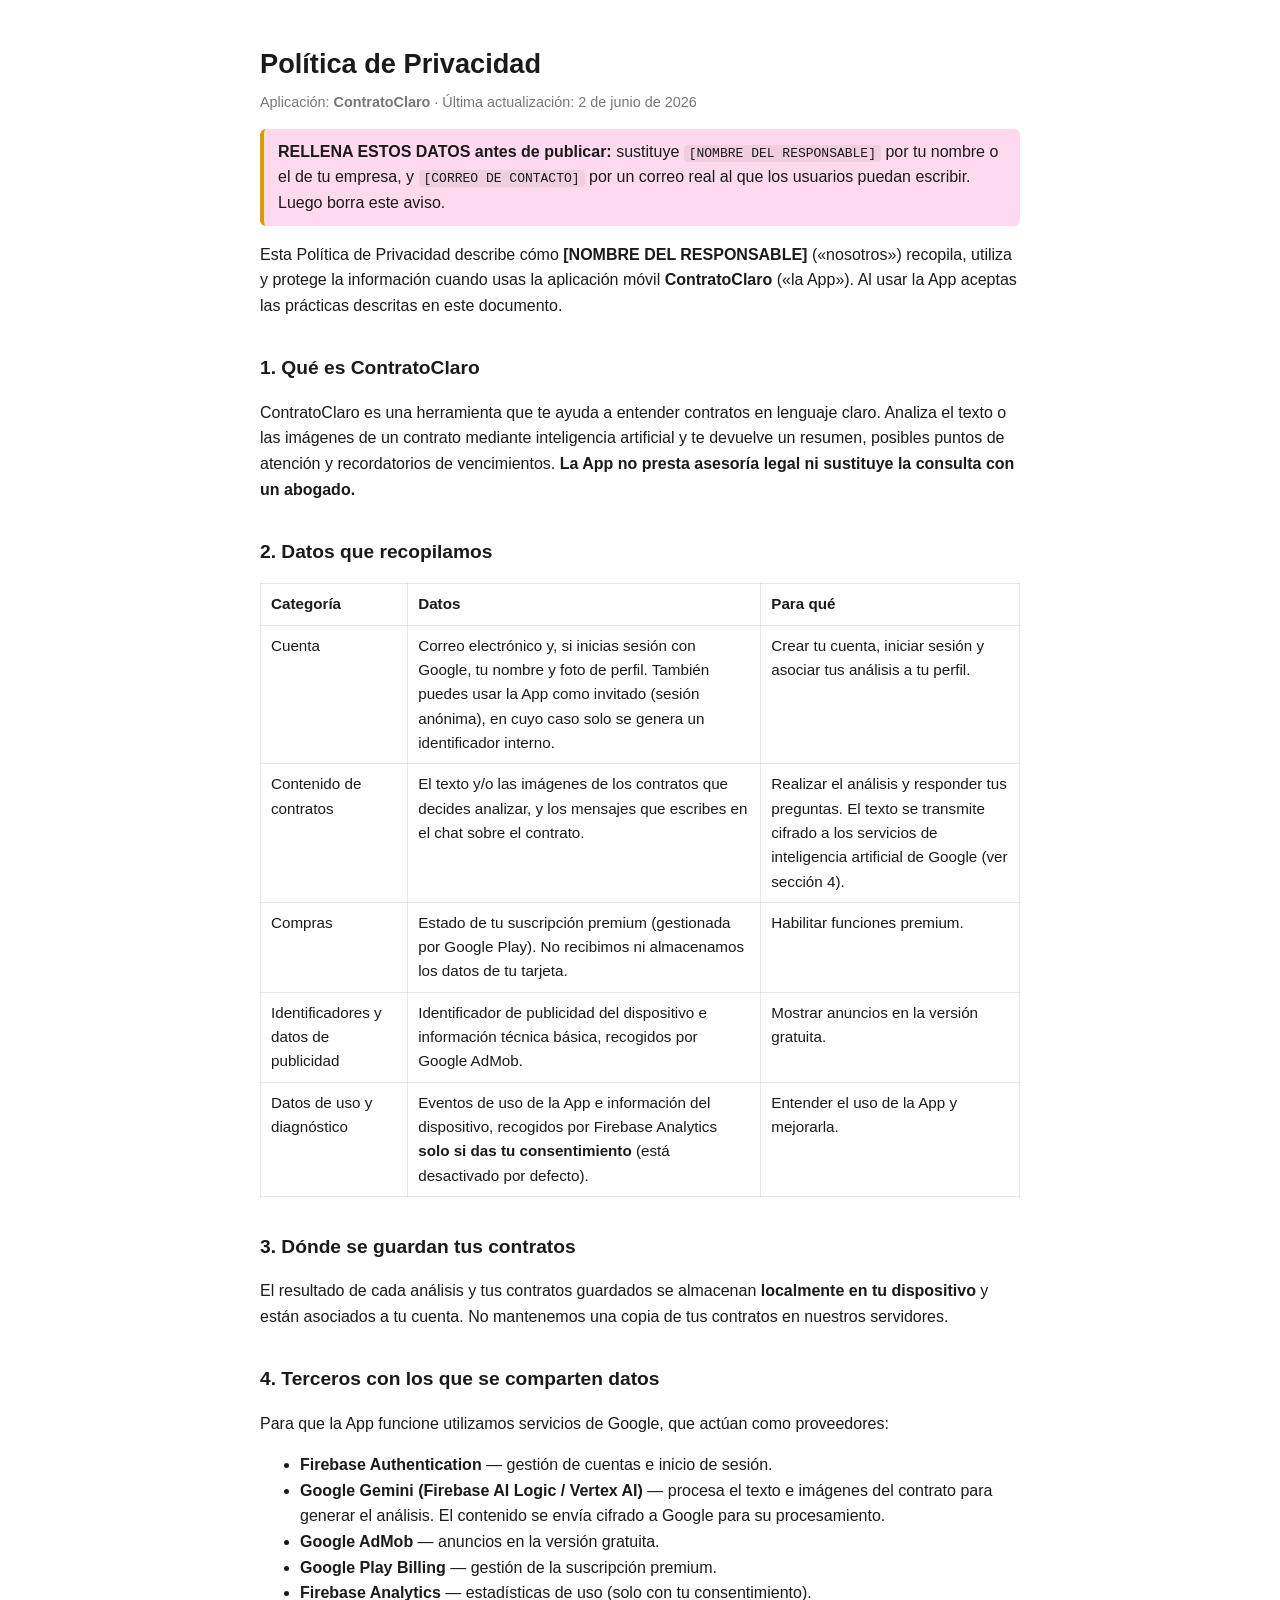
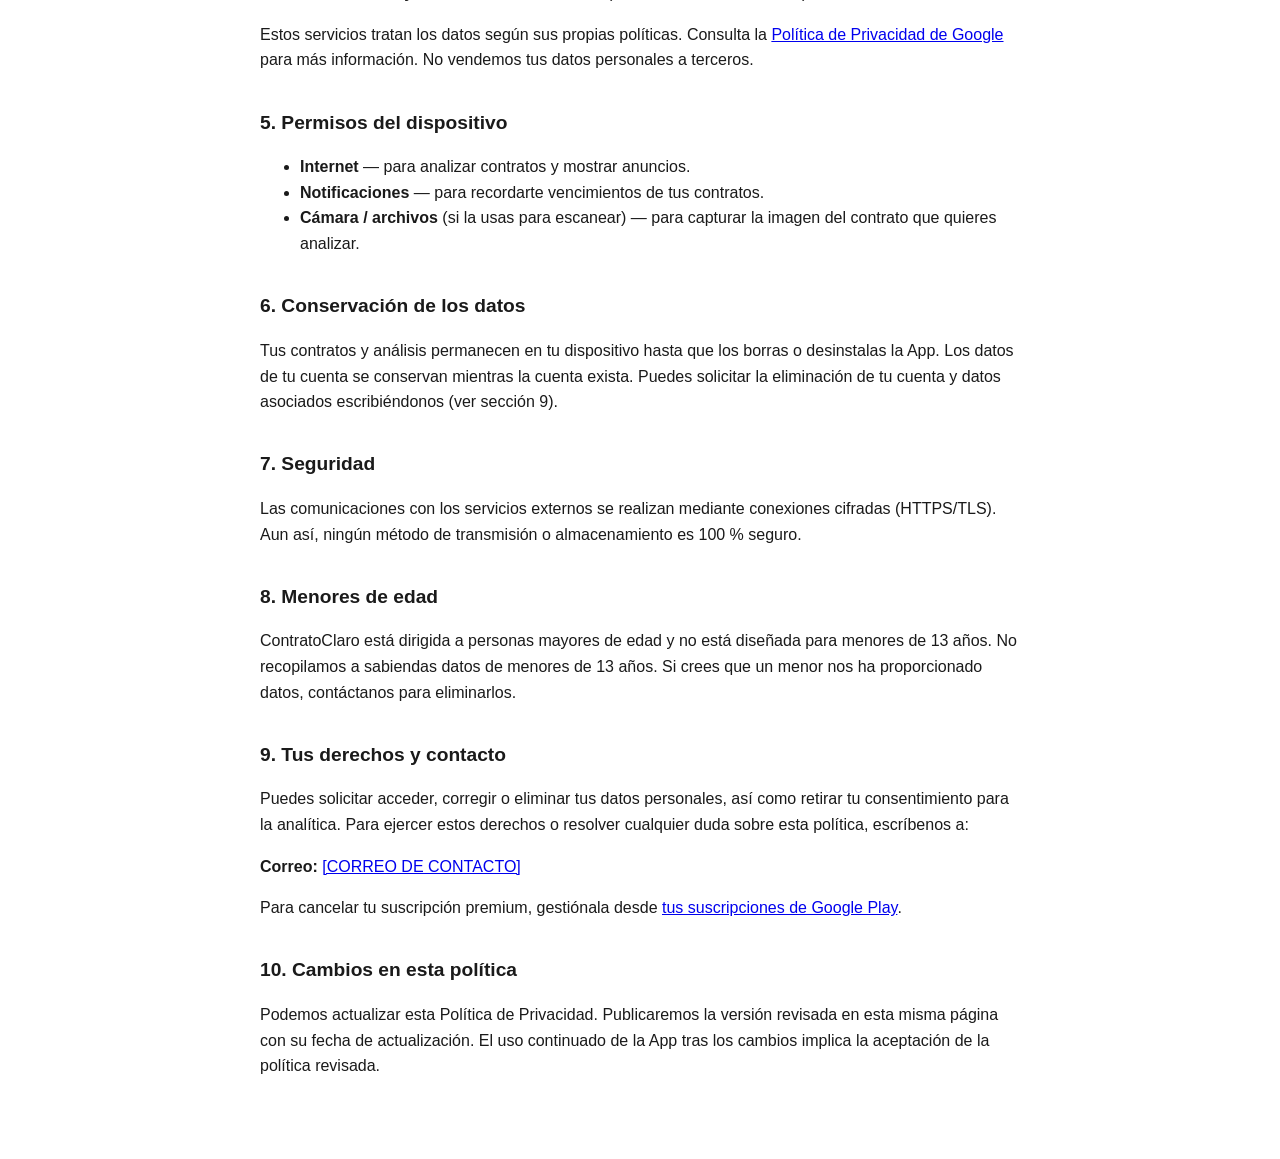
==== index.html @ 2db03934 "Add ContratoClaro privacy policy" ====
<!DOCTYPE html>
<html lang="es">
<head>
  <meta charset="utf-8">
  <meta name="viewport" content="width=device-width, initial-scale=1">
  <title>Política de Privacidad — ContratoClaro</title>
  <style>
    :root { color-scheme: light dark; }
    body {
      font-family: -apple-system, Segoe UI, Roboto, Helvetica, Arial, sans-serif;
      line-height: 1.6;
      max-width: 760px;
      margin: 0 auto;
      padding: 24px 18px 64px;
      color: #1a1a1a;
      background: #ffffff;
    }
    @media (prefers-color-scheme: dark) {
      body { color: #e6e6e6; background: #121212; }
      a { color: #8ab4f8; }
    }
    h1 { font-size: 1.7rem; margin-bottom: .2em; }
    h2 { font-size: 1.2rem; margin-top: 1.8em; }
    .updated { color: #777; font-size: .9rem; margin-top: 0; }
    table { border-collapse: collapse; width: 100%; margin: 1em 0; font-size: .95rem; }
    th, td { border: 1px solid #8883; padding: 8px 10px; text-align: left; vertical-align: top; }
    code { background: #8882; padding: 1px 5px; border-radius: 4px; }
    .note { background: #f4a3; border-left: 4px solid #d90; padding: 10px 14px; border-radius: 6px; }
  </style>
</head>
<body>

  <h1>Política de Privacidad</h1>
  <p class="updated">Aplicación: <strong>ContratoClaro</strong> &middot; Última actualización: 2 de junio de 2026</p>

  <div class="note">
    <strong>RELLENA ESTOS DATOS antes de publicar:</strong> sustituye
    <code>[NOMBRE DEL RESPONSABLE]</code> por tu nombre o el de tu empresa, y
    <code>[CORREO DE CONTACTO]</code> por un correo real al que los usuarios puedan escribir.
    Luego borra este aviso.
  </div>

  <p>
    Esta Política de Privacidad describe cómo <strong>[NOMBRE DEL RESPONSABLE]</strong>
    (&laquo;nosotros&raquo;) recopila, utiliza y protege la información cuando usas la
    aplicación móvil <strong>ContratoClaro</strong> (&laquo;la App&raquo;). Al usar la App
    aceptas las prácticas descritas en este documento.
  </p>

  <h2>1. Qué es ContratoClaro</h2>
  <p>
    ContratoClaro es una herramienta que te ayuda a entender contratos en lenguaje claro.
    Analiza el texto o las imágenes de un contrato mediante inteligencia artificial y te
    devuelve un resumen, posibles puntos de atención y recordatorios de vencimientos.
    <strong>La App no presta asesoría legal ni sustituye la consulta con un abogado.</strong>
  </p>

  <h2>2. Datos que recopilamos</h2>
  <table>
    <tr><th>Categoría</th><th>Datos</th><th>Para qué</th></tr>
    <tr>
      <td>Cuenta</td>
      <td>Correo electrónico y, si inicias sesión con Google, tu nombre y foto de perfil.
          También puedes usar la App como invitado (sesión anónima), en cuyo caso solo se
          genera un identificador interno.</td>
      <td>Crear tu cuenta, iniciar sesión y asociar tus análisis a tu perfil.</td>
    </tr>
    <tr>
      <td>Contenido de contratos</td>
      <td>El texto y/o las imágenes de los contratos que decides analizar, y los mensajes
          que escribes en el chat sobre el contrato.</td>
      <td>Realizar el análisis y responder tus preguntas. El texto se transmite cifrado a
          los servicios de inteligencia artificial de Google (ver sección 4).</td>
    </tr>
    <tr>
      <td>Compras</td>
      <td>Estado de tu suscripción premium (gestionada por Google Play). No recibimos ni
          almacenamos los datos de tu tarjeta.</td>
      <td>Habilitar funciones premium.</td>
    </tr>
    <tr>
      <td>Identificadores y datos de publicidad</td>
      <td>Identificador de publicidad del dispositivo e información técnica básica,
          recogidos por Google AdMob.</td>
      <td>Mostrar anuncios en la versión gratuita.</td>
    </tr>
    <tr>
      <td>Datos de uso y diagnóstico</td>
      <td>Eventos de uso de la App e información del dispositivo, recogidos por Firebase
          Analytics <strong>solo si das tu consentimiento</strong> (está desactivado por
          defecto).</td>
      <td>Entender el uso de la App y mejorarla.</td>
    </tr>
  </table>

  <h2>3. Dónde se guardan tus contratos</h2>
  <p>
    El resultado de cada análisis y tus contratos guardados se almacenan
    <strong>localmente en tu dispositivo</strong> y están asociados a tu cuenta. No
    mantenemos una copia de tus contratos en nuestros servidores.
  </p>

  <h2>4. Terceros con los que se comparten datos</h2>
  <p>Para que la App funcione utilizamos servicios de Google, que actúan como proveedores:</p>
  <ul>
    <li><strong>Firebase Authentication</strong> — gestión de cuentas e inicio de sesión.</li>
    <li><strong>Google Gemini (Firebase AI Logic / Vertex AI)</strong> — procesa el texto e
        imágenes del contrato para generar el análisis. El contenido se envía cifrado a
        Google para su procesamiento.</li>
    <li><strong>Google AdMob</strong> — anuncios en la versión gratuita.</li>
    <li><strong>Google Play Billing</strong> — gestión de la suscripción premium.</li>
    <li><strong>Firebase Analytics</strong> — estadísticas de uso (solo con tu consentimiento).</li>
  </ul>
  <p>
    Estos servicios tratan los datos según sus propias políticas. Consulta la
    <a href="https://policies.google.com/privacy">Política de Privacidad de Google</a> para
    más información. No vendemos tus datos personales a terceros.
  </p>

  <h2>5. Permisos del dispositivo</h2>
  <ul>
    <li><strong>Internet</strong> — para analizar contratos y mostrar anuncios.</li>
    <li><strong>Notificaciones</strong> — para recordarte vencimientos de tus contratos.</li>
    <li><strong>Cámara / archivos</strong> (si la usas para escanear) — para capturar la
        imagen del contrato que quieres analizar.</li>
  </ul>

  <h2>6. Conservación de los datos</h2>
  <p>
    Tus contratos y análisis permanecen en tu dispositivo hasta que los borras o desinstalas
    la App. Los datos de tu cuenta se conservan mientras la cuenta exista. Puedes solicitar
    la eliminación de tu cuenta y datos asociados escribiéndonos (ver sección 9).
  </p>

  <h2>7. Seguridad</h2>
  <p>
    Las comunicaciones con los servicios externos se realizan mediante conexiones cifradas
    (HTTPS/TLS). Aun así, ningún método de transmisión o almacenamiento es 100&nbsp;% seguro.
  </p>

  <h2>8. Menores de edad</h2>
  <p>
    ContratoClaro está dirigida a personas mayores de edad y no está diseñada para menores de
    13&nbsp;años. No recopilamos a sabiendas datos de menores de 13&nbsp;años. Si crees que un
    menor nos ha proporcionado datos, contáctanos para eliminarlos.
  </p>

  <h2>9. Tus derechos y contacto</h2>
  <p>
    Puedes solicitar acceder, corregir o eliminar tus datos personales, así como retirar tu
    consentimiento para la analítica. Para ejercer estos derechos o resolver cualquier duda
    sobre esta política, escríbenos a:
  </p>
  <p><strong>Correo:</strong> <a href="mailto:[CORREO DE CONTACTO]">[CORREO DE CONTACTO]</a></p>
  <p>
    Para cancelar tu suscripción premium, gestiónala desde
    <a href="https://play.google.com/store/account/subscriptions">tus suscripciones de Google Play</a>.
  </p>

  <h2>10. Cambios en esta política</h2>
  <p>
    Podemos actualizar esta Política de Privacidad. Publicaremos la versión revisada en esta
    misma página con su fecha de actualización. El uso continuado de la App tras los cambios
    implica la aceptación de la política revisada.
  </p>

</body>
</html>
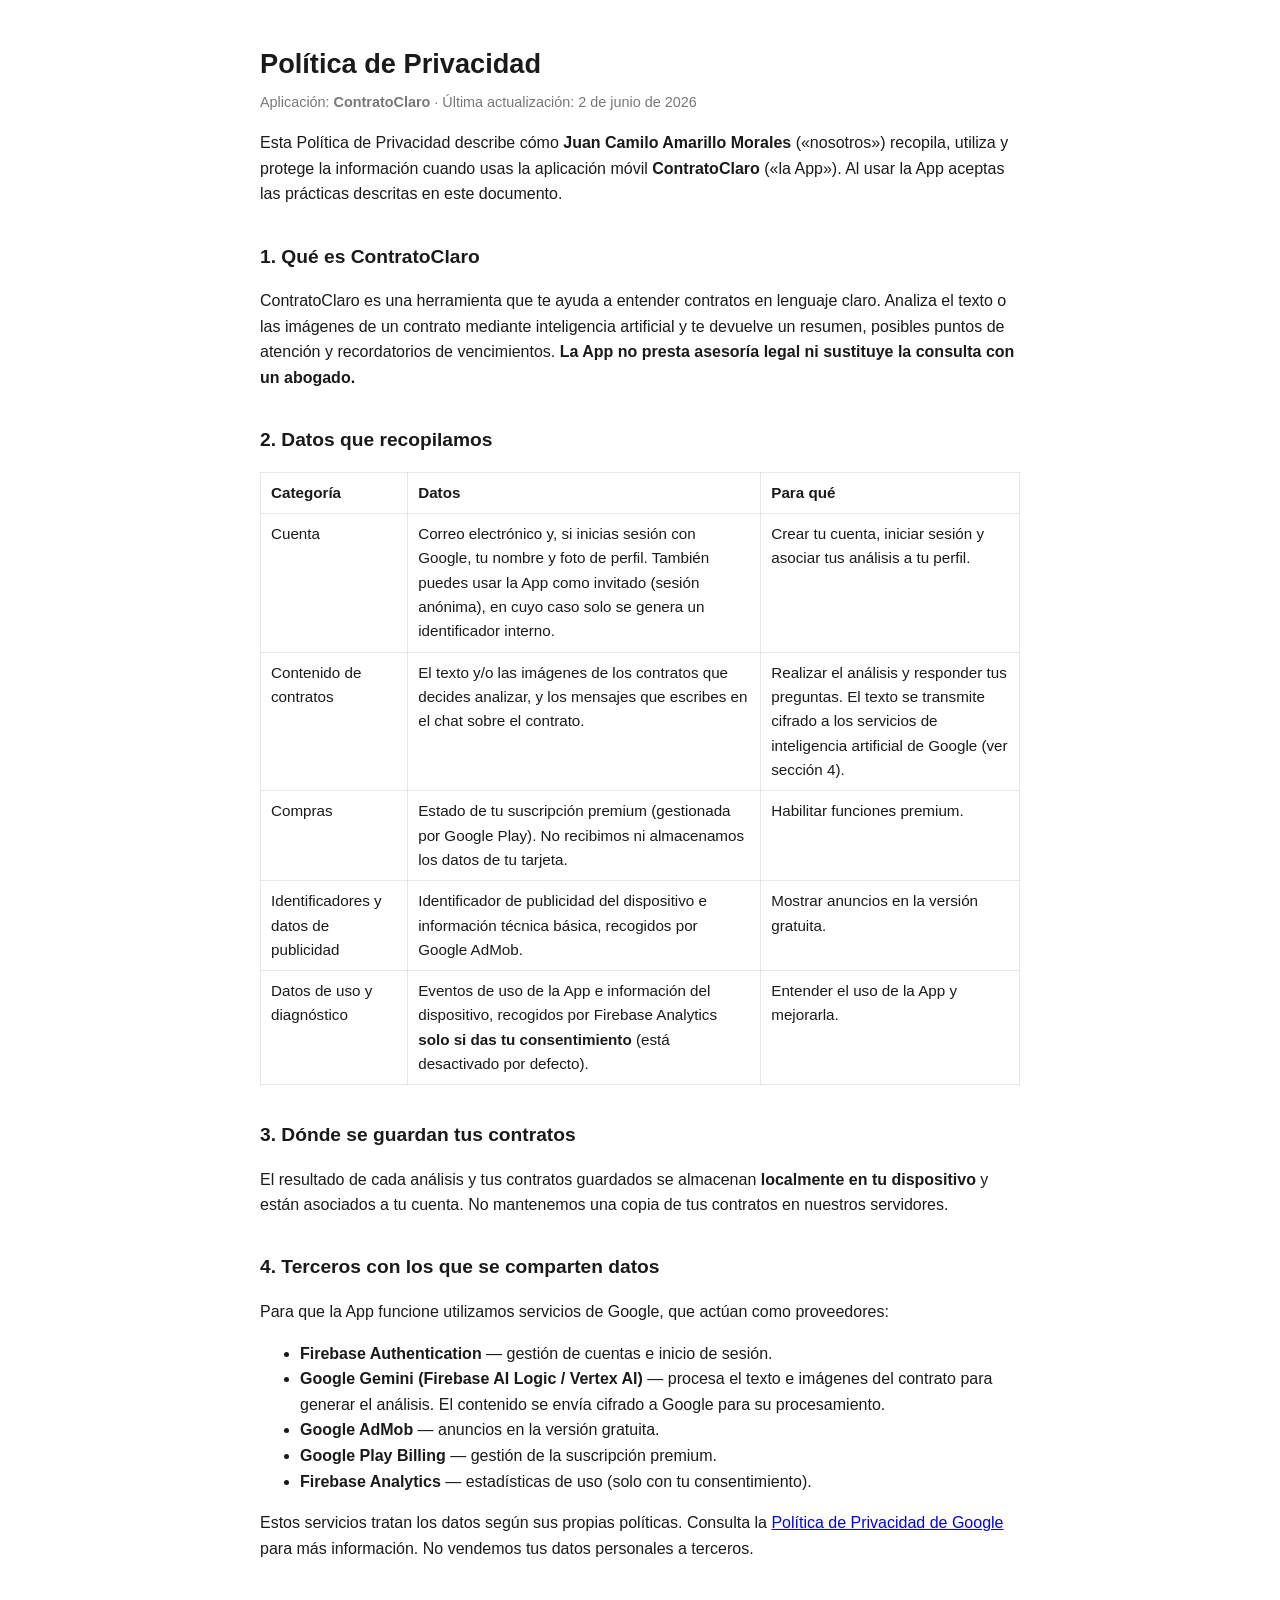
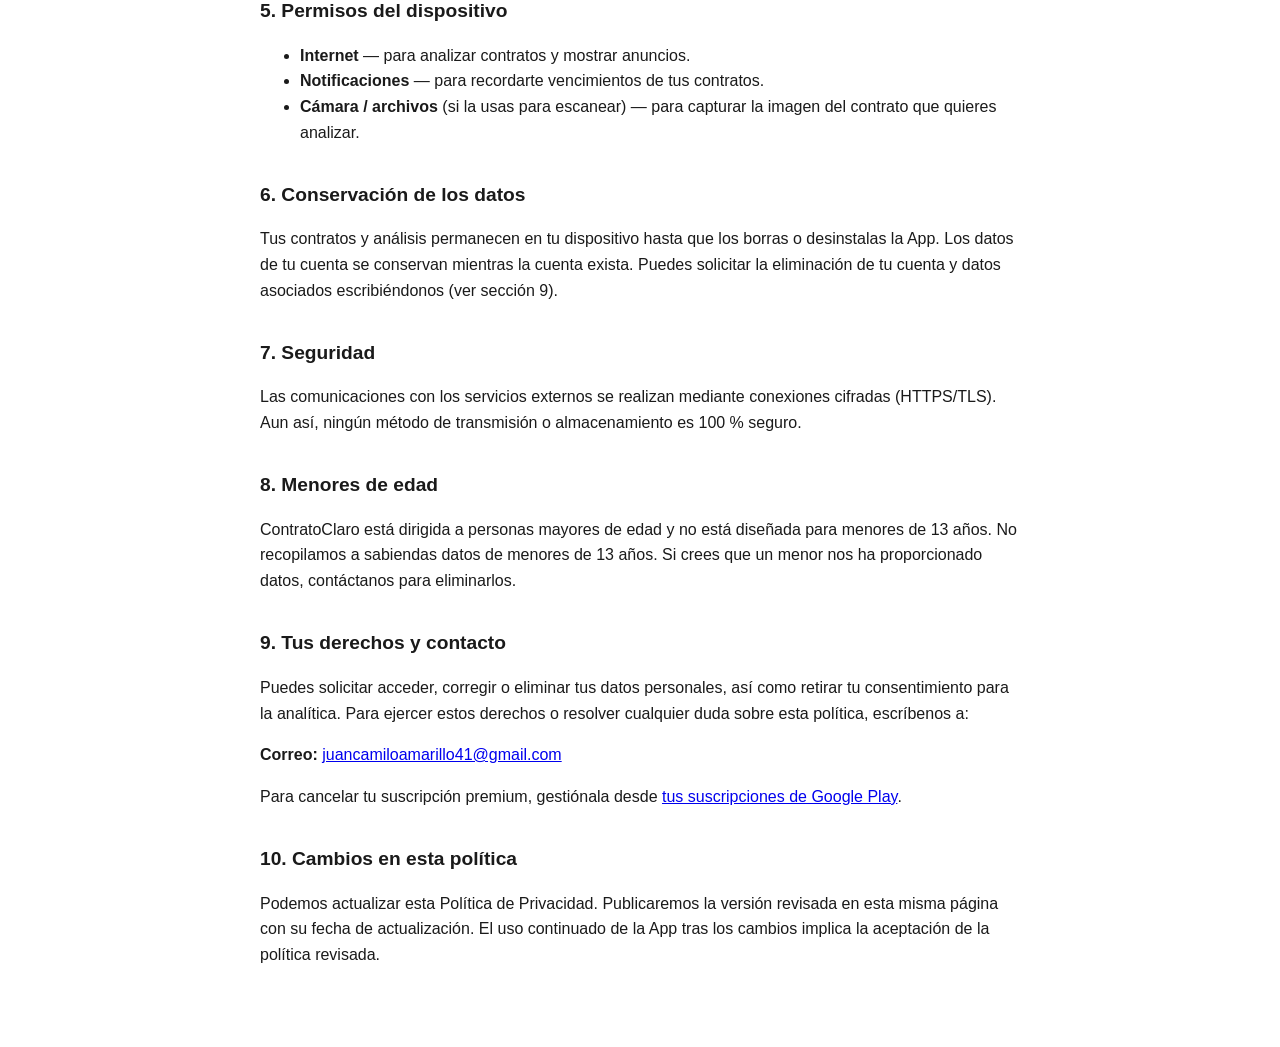
==== commit ad5b0748: "Set responsable + correo, remove placeholder note" ====
--- a/index.html
+++ b/index.html
@@ -33,15 +33,8 @@
   <h1>Política de Privacidad</h1>
   <p class="updated">Aplicación: <strong>ContratoClaro</strong> &middot; Última actualización: 2 de junio de 2026</p>
 
-  <div class="note">
-    <strong>RELLENA ESTOS DATOS antes de publicar:</strong> sustituye
-    <code>[NOMBRE DEL RESPONSABLE]</code> por tu nombre o el de tu empresa, y
-    <code>[CORREO DE CONTACTO]</code> por un correo real al que los usuarios puedan escribir.
-    Luego borra este aviso.
-  </div>
-
   <p>
-    Esta Política de Privacidad describe cómo <strong>[NOMBRE DEL RESPONSABLE]</strong>
+    Esta Política de Privacidad describe cómo <strong>Juan Camilo Amarillo Morales</strong>
     (&laquo;nosotros&raquo;) recopila, utiliza y protege la información cuando usas la
     aplicación móvil <strong>ContratoClaro</strong> (&laquo;la App&raquo;). Al usar la App
     aceptas las prácticas descritas en este documento.
@@ -151,7 +144,7 @@
     consentimiento para la analítica. Para ejercer estos derechos o resolver cualquier duda
     sobre esta política, escríbenos a:
   </p>
-  <p><strong>Correo:</strong> <a href="mailto:[CORREO DE CONTACTO]">[CORREO DE CONTACTO]</a></p>
+  <p><strong>Correo:</strong> <a href="mailto:juancamiloamarillo41@gmail.com">juancamiloamarillo41@gmail.com</a></p>
   <p>
     Para cancelar tu suscripción premium, gestiónala desde
     <a href="https://play.google.com/store/account/subscriptions">tus suscripciones de Google Play</a>.
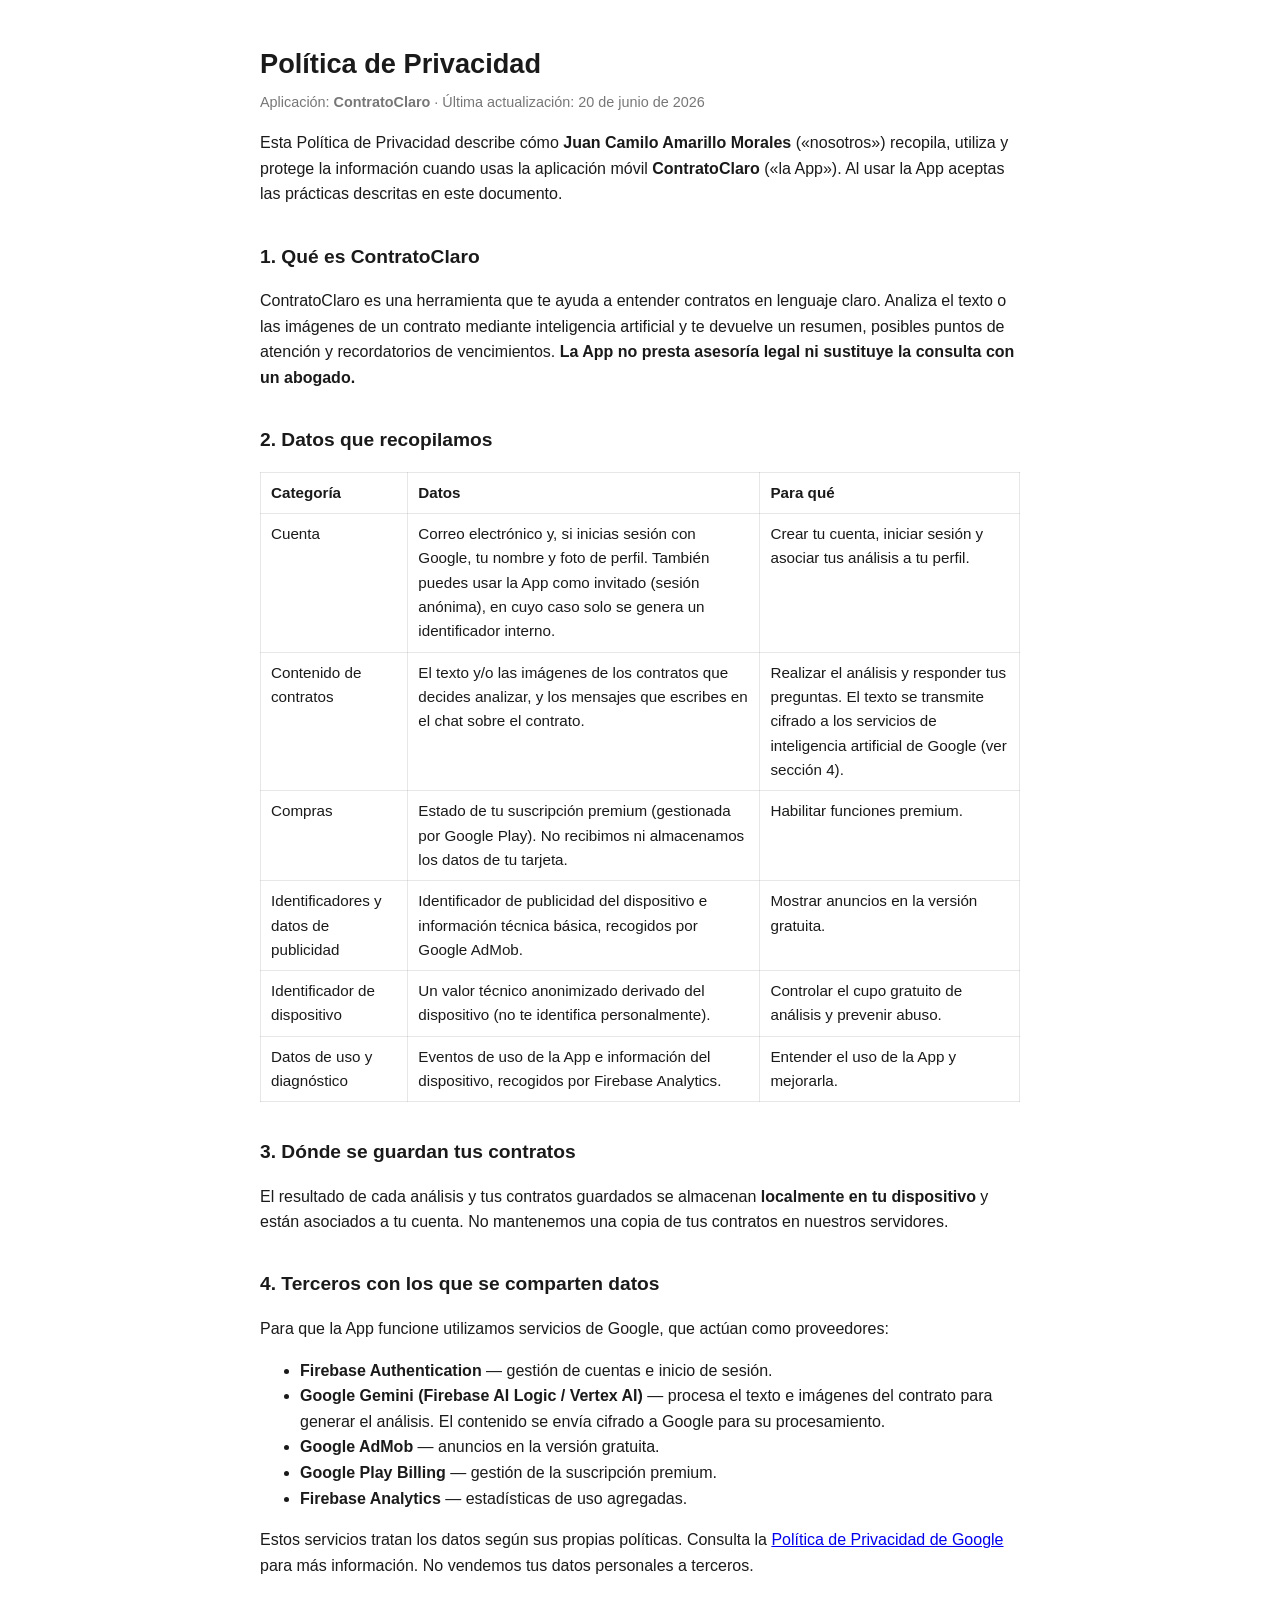
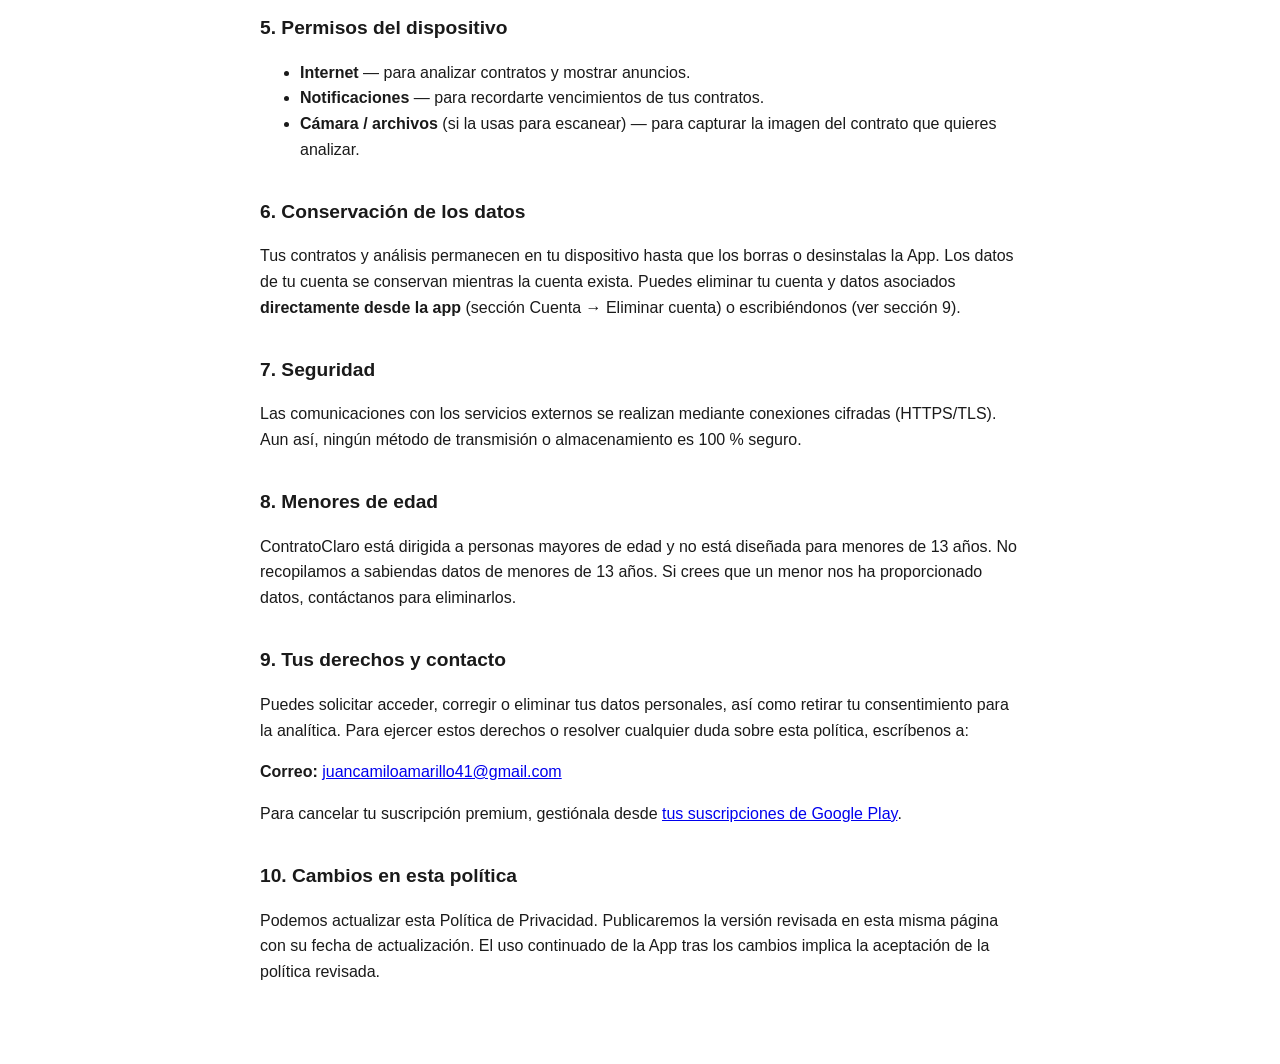
==== commit 9a87f875: "Actualiza politica y eliminacion de cuenta: borrado desde la app, identificador de dispositivo y fec" ====
--- a/index.html
+++ b/index.html
@@ -31,7 +31,7 @@
 <body>
 
   <h1>Política de Privacidad</h1>
-  <p class="updated">Aplicación: <strong>ContratoClaro</strong> &middot; Última actualización: 2 de junio de 2026</p>
+  <p class="updated">Aplicación: <strong>ContratoClaro</strong> &middot; Última actualización: 20 de junio de 2026</p>
 
   <p>
     Esta Política de Privacidad describe cómo <strong>Juan Camilo Amarillo Morales</strong>
@@ -78,10 +78,15 @@
       <td>Mostrar anuncios en la versión gratuita.</td>
     </tr>
     <tr>
+      <td>Identificador de dispositivo</td>
+      <td>Un valor técnico anonimizado derivado del dispositivo (no te identifica
+          personalmente).</td>
+      <td>Controlar el cupo gratuito de análisis y prevenir abuso.</td>
+    </tr>
+    <tr>
       <td>Datos de uso y diagnóstico</td>
       <td>Eventos de uso de la App e información del dispositivo, recogidos por Firebase
-          Analytics <strong>solo si das tu consentimiento</strong> (está desactivado por
-          defecto).</td>
+          Analytics.</td>
       <td>Entender el uso de la App y mejorarla.</td>
     </tr>
   </table>
@@ -102,7 +107,7 @@
         Google para su procesamiento.</li>
     <li><strong>Google AdMob</strong> — anuncios en la versión gratuita.</li>
     <li><strong>Google Play Billing</strong> — gestión de la suscripción premium.</li>
-    <li><strong>Firebase Analytics</strong> — estadísticas de uso (solo con tu consentimiento).</li>
+    <li><strong>Firebase Analytics</strong> — estadísticas de uso agregadas.</li>
   </ul>
   <p>
     Estos servicios tratan los datos según sus propias políticas. Consulta la
@@ -121,8 +126,9 @@
   <h2>6. Conservación de los datos</h2>
   <p>
     Tus contratos y análisis permanecen en tu dispositivo hasta que los borras o desinstalas
-    la App. Los datos de tu cuenta se conservan mientras la cuenta exista. Puedes solicitar
-    la eliminación de tu cuenta y datos asociados escribiéndonos (ver sección 9).
+    la App. Los datos de tu cuenta se conservan mientras la cuenta exista. Puedes eliminar tu
+    cuenta y datos asociados <strong>directamente desde la app</strong> (sección Cuenta &rarr;
+    Eliminar cuenta) o escribiéndonos (ver sección 9).
   </p>
 
   <h2>7. Seguridad</h2>
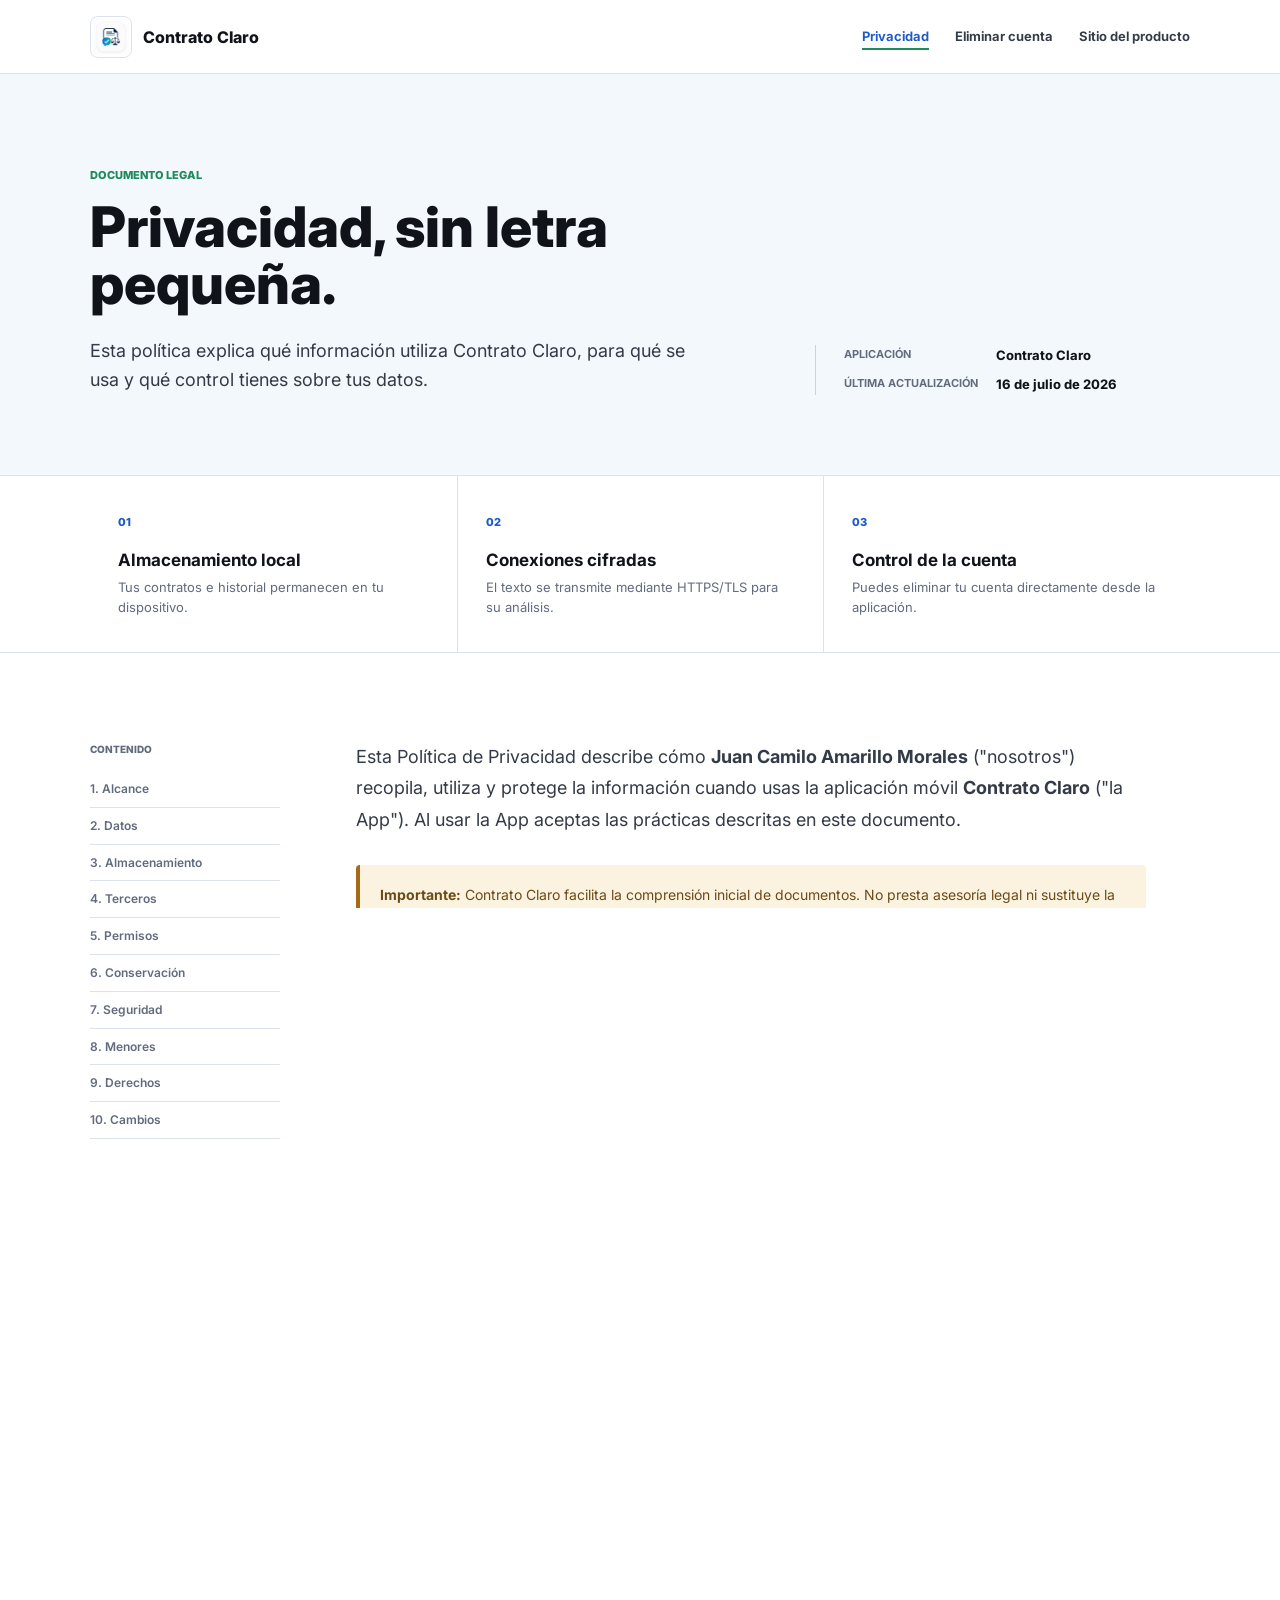
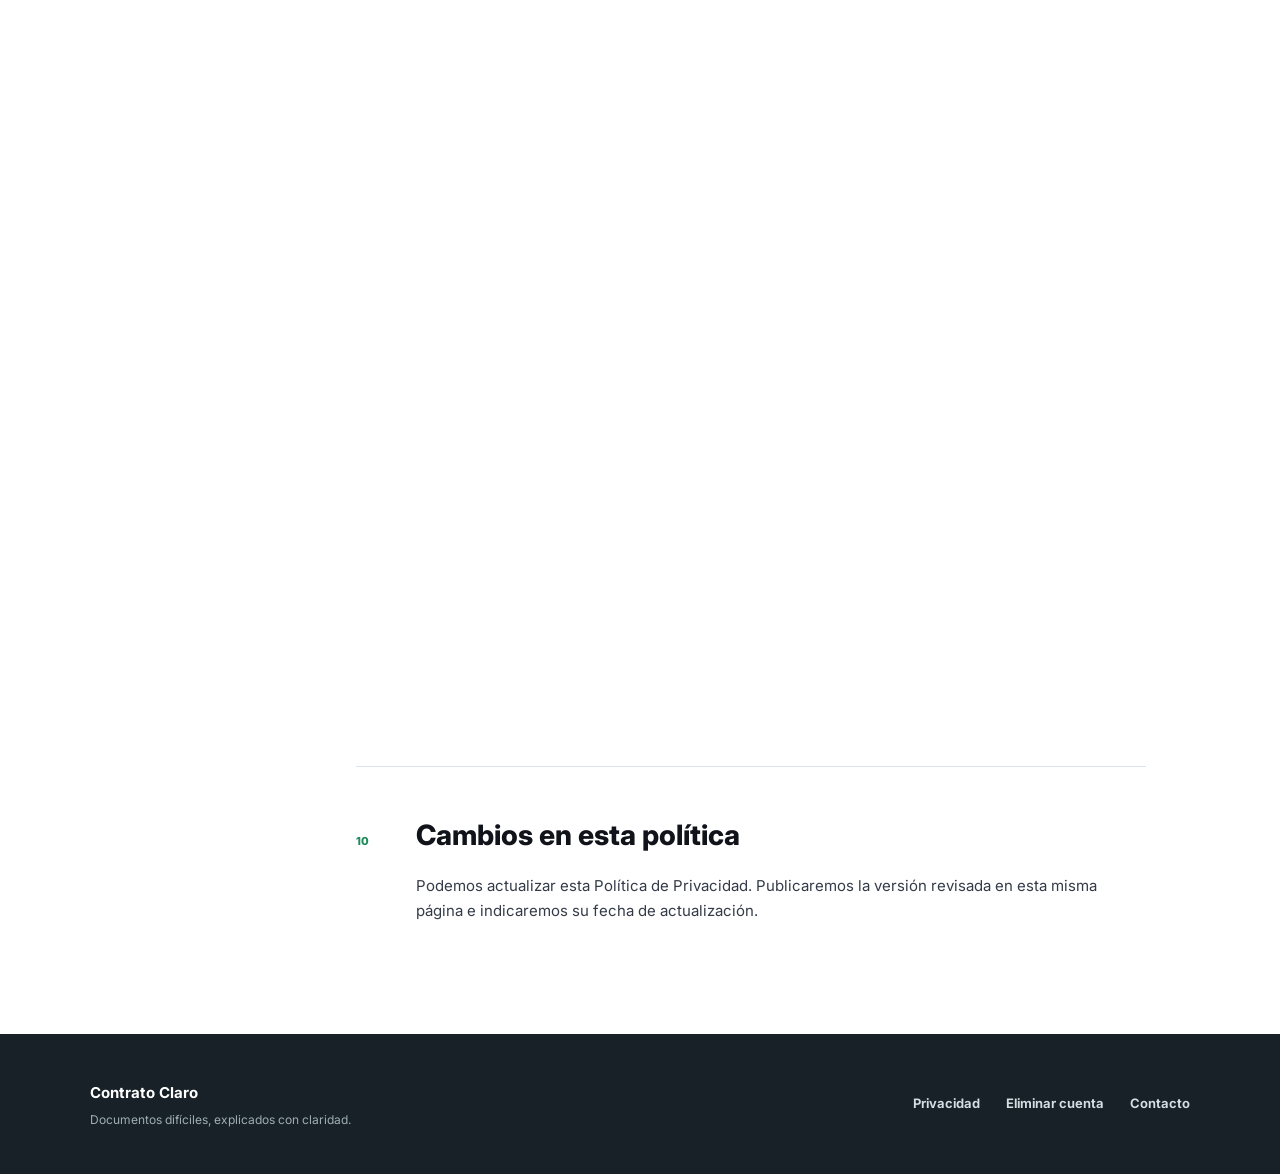
==== commit 776ba789: "Redesign privacy and account control pages" ====
--- a/index.html
+++ b/index.html
@@ -1,167 +1,240 @@
-<!DOCTYPE html>
+<!doctype html>
 <html lang="es">
 <head>
   <meta charset="utf-8">
   <meta name="viewport" content="width=device-width, initial-scale=1">
-  <title>Política de Privacidad — ContratoClaro</title>
-  <style>
-    :root { color-scheme: light dark; }
-    body {
-      font-family: -apple-system, Segoe UI, Roboto, Helvetica, Arial, sans-serif;
-      line-height: 1.6;
-      max-width: 760px;
-      margin: 0 auto;
-      padding: 24px 18px 64px;
-      color: #1a1a1a;
-      background: #ffffff;
-    }
-    @media (prefers-color-scheme: dark) {
-      body { color: #e6e6e6; background: #121212; }
-      a { color: #8ab4f8; }
-    }
-    h1 { font-size: 1.7rem; margin-bottom: .2em; }
-    h2 { font-size: 1.2rem; margin-top: 1.8em; }
-    .updated { color: #777; font-size: .9rem; margin-top: 0; }
-    table { border-collapse: collapse; width: 100%; margin: 1em 0; font-size: .95rem; }
-    th, td { border: 1px solid #8883; padding: 8px 10px; text-align: left; vertical-align: top; }
-    code { background: #8882; padding: 1px 5px; border-radius: 4px; }
-    .note { background: #f4a3; border-left: 4px solid #d90; padding: 10px 14px; border-radius: 6px; }
-  </style>
+  <meta name="theme-color" content="#f2f8fb">
+  <meta name="description" content="Política de privacidad de Contrato Claro: datos tratados, almacenamiento, terceros, seguridad y control del usuario.">
+  <meta name="robots" content="index, follow">
+  <link rel="icon" type="image/png" href="assets/contrato-claro-logo.png">
+  <link rel="preload" href="assets/inter-variable.ttf" as="font" type="font/ttf" crossorigin>
+  <link rel="stylesheet" href="styles.css">
+  <title>Política de privacidad | Contrato Claro</title>
 </head>
 <body>
-
-  <h1>Política de Privacidad</h1>
-  <p class="updated">Aplicación: <strong>ContratoClaro</strong> &middot; Última actualización: 20 de junio de 2026</p>
-
-  <p>
-    Esta Política de Privacidad describe cómo <strong>Juan Camilo Amarillo Morales</strong>
-    (&laquo;nosotros&raquo;) recopila, utiliza y protege la información cuando usas la
-    aplicación móvil <strong>ContratoClaro</strong> (&laquo;la App&raquo;). Al usar la App
-    aceptas las prácticas descritas en este documento.
-  </p>
-
-  <h2>1. Qué es ContratoClaro</h2>
-  <p>
-    ContratoClaro es una herramienta que te ayuda a entender contratos en lenguaje claro.
-    Analiza el texto o las imágenes de un contrato mediante inteligencia artificial y te
-    devuelve un resumen, posibles puntos de atención y recordatorios de vencimientos.
-    <strong>La App no presta asesoría legal ni sustituye la consulta con un abogado.</strong>
-  </p>
-
-  <h2>2. Datos que recopilamos</h2>
-  <table>
-    <tr><th>Categoría</th><th>Datos</th><th>Para qué</th></tr>
-    <tr>
-      <td>Cuenta</td>
-      <td>Correo electrónico y, si inicias sesión con Google, tu nombre y foto de perfil.
-          También puedes usar la App como invitado (sesión anónima), en cuyo caso solo se
-          genera un identificador interno.</td>
-      <td>Crear tu cuenta, iniciar sesión y asociar tus análisis a tu perfil.</td>
-    </tr>
-    <tr>
-      <td>Contenido de contratos</td>
-      <td>El texto y/o las imágenes de los contratos que decides analizar, y los mensajes
-          que escribes en el chat sobre el contrato.</td>
-      <td>Realizar el análisis y responder tus preguntas. El texto se transmite cifrado a
-          los servicios de inteligencia artificial de Google (ver sección 4).</td>
-    </tr>
-    <tr>
-      <td>Compras</td>
-      <td>Estado de tu suscripción premium (gestionada por Google Play). No recibimos ni
-          almacenamos los datos de tu tarjeta.</td>
-      <td>Habilitar funciones premium.</td>
-    </tr>
-    <tr>
-      <td>Identificadores y datos de publicidad</td>
-      <td>Identificador de publicidad del dispositivo e información técnica básica,
-          recogidos por Google AdMob.</td>
-      <td>Mostrar anuncios en la versión gratuita.</td>
-    </tr>
-    <tr>
-      <td>Identificador de dispositivo</td>
-      <td>Un valor técnico anonimizado derivado del dispositivo (no te identifica
-          personalmente).</td>
-      <td>Controlar el cupo gratuito de análisis y prevenir abuso.</td>
-    </tr>
-    <tr>
-      <td>Datos de uso y diagnóstico</td>
-      <td>Eventos de uso de la App e información del dispositivo, recogidos por Firebase
-          Analytics.</td>
-      <td>Entender el uso de la App y mejorarla.</td>
-    </tr>
-  </table>
-
-  <h2>3. Dónde se guardan tus contratos</h2>
-  <p>
-    El resultado de cada análisis y tus contratos guardados se almacenan
-    <strong>localmente en tu dispositivo</strong> y están asociados a tu cuenta. No
-    mantenemos una copia de tus contratos en nuestros servidores.
-  </p>
-
-  <h2>4. Terceros con los que se comparten datos</h2>
-  <p>Para que la App funcione utilizamos servicios de Google, que actúan como proveedores:</p>
-  <ul>
-    <li><strong>Firebase Authentication</strong> — gestión de cuentas e inicio de sesión.</li>
-    <li><strong>Google Gemini (Firebase AI Logic / Vertex AI)</strong> — procesa el texto e
-        imágenes del contrato para generar el análisis. El contenido se envía cifrado a
-        Google para su procesamiento.</li>
-    <li><strong>Google AdMob</strong> — anuncios en la versión gratuita.</li>
-    <li><strong>Google Play Billing</strong> — gestión de la suscripción premium.</li>
-    <li><strong>Firebase Analytics</strong> — estadísticas de uso agregadas.</li>
-  </ul>
-  <p>
-    Estos servicios tratan los datos según sus propias políticas. Consulta la
-    <a href="https://policies.google.com/privacy">Política de Privacidad de Google</a> para
-    más información. No vendemos tus datos personales a terceros.
-  </p>
-
-  <h2>5. Permisos del dispositivo</h2>
-  <ul>
-    <li><strong>Internet</strong> — para analizar contratos y mostrar anuncios.</li>
-    <li><strong>Notificaciones</strong> — para recordarte vencimientos de tus contratos.</li>
-    <li><strong>Cámara / archivos</strong> (si la usas para escanear) — para capturar la
-        imagen del contrato que quieres analizar.</li>
-  </ul>
-
-  <h2>6. Conservación de los datos</h2>
-  <p>
-    Tus contratos y análisis permanecen en tu dispositivo hasta que los borras o desinstalas
-    la App. Los datos de tu cuenta se conservan mientras la cuenta exista. Puedes eliminar tu
-    cuenta y datos asociados <strong>directamente desde la app</strong> (sección Cuenta &rarr;
-    Eliminar cuenta) o escribiéndonos (ver sección 9).
-  </p>
-
-  <h2>7. Seguridad</h2>
-  <p>
-    Las comunicaciones con los servicios externos se realizan mediante conexiones cifradas
-    (HTTPS/TLS). Aun así, ningún método de transmisión o almacenamiento es 100&nbsp;% seguro.
-  </p>
-
-  <h2>8. Menores de edad</h2>
-  <p>
-    ContratoClaro está dirigida a personas mayores de edad y no está diseñada para menores de
-    13&nbsp;años. No recopilamos a sabiendas datos de menores de 13&nbsp;años. Si crees que un
-    menor nos ha proporcionado datos, contáctanos para eliminarlos.
-  </p>
-
-  <h2>9. Tus derechos y contacto</h2>
-  <p>
-    Puedes solicitar acceder, corregir o eliminar tus datos personales, así como retirar tu
-    consentimiento para la analítica. Para ejercer estos derechos o resolver cualquier duda
-    sobre esta política, escríbenos a:
-  </p>
-  <p><strong>Correo:</strong> <a href="mailto:juancamiloamarillo41@gmail.com">juancamiloamarillo41@gmail.com</a></p>
-  <p>
-    Para cancelar tu suscripción premium, gestiónala desde
-    <a href="https://play.google.com/store/account/subscriptions">tus suscripciones de Google Play</a>.
-  </p>
-
-  <h2>10. Cambios en esta política</h2>
-  <p>
-    Podemos actualizar esta Política de Privacidad. Publicaremos la versión revisada en esta
-    misma página con su fecha de actualización. El uso continuado de la App tras los cambios
-    implica la aceptación de la política revisada.
-  </p>
-
+  <a class="skip-link" href="#contenido">Ir al contenido</a>
+
+  <header class="legal-header">
+    <div class="legal-shell legal-header__inner">
+      <a class="legal-brand" href="https://juancamiloamarillo41-cloud.github.io/contratoclaro-web/" aria-label="Ir al sitio de Contrato Claro">
+        <img src="assets/contrato-claro-logo.png" width="42" height="42" alt="">
+        <span>Contrato Claro</span>
+      </a>
+      <nav aria-label="Navegación legal">
+        <a aria-current="page" href="./">Privacidad</a>
+        <a href="eliminar-cuenta.html">Eliminar cuenta</a>
+        <a href="https://juancamiloamarillo41-cloud.github.io/contratoclaro-web/">Sitio del producto</a>
+      </nav>
+    </div>
+  </header>
+
+  <main id="contenido">
+    <section class="legal-hero">
+      <div class="legal-shell legal-hero__grid">
+        <div>
+          <p class="legal-eyebrow">Documento legal</p>
+          <h1>Privacidad, sin letra pequeña.</h1>
+          <p class="legal-hero__lead">Esta política explica qué información utiliza Contrato Claro, para qué se usa y qué control tienes sobre tus datos.</p>
+        </div>
+        <div class="legal-meta" aria-label="Información del documento">
+          <span>Aplicación</span>
+          <strong>Contrato Claro</strong>
+          <span>Última actualización</span>
+          <strong>16 de julio de 2026</strong>
+        </div>
+      </div>
+    </section>
+
+    <section class="privacy-summary" aria-label="Principios de privacidad">
+      <div class="legal-shell privacy-summary__grid">
+        <article>
+          <span>01</span>
+          <h2>Almacenamiento local</h2>
+          <p>Tus contratos e historial permanecen en tu dispositivo.</p>
+        </article>
+        <article>
+          <span>02</span>
+          <h2>Conexiones cifradas</h2>
+          <p>El texto se transmite mediante HTTPS/TLS para su análisis.</p>
+        </article>
+        <article>
+          <span>03</span>
+          <h2>Control de la cuenta</h2>
+          <p>Puedes eliminar tu cuenta directamente desde la aplicación.</p>
+        </article>
+      </div>
+    </section>
+
+    <div class="legal-shell legal-layout">
+      <aside class="toc" aria-label="Contenido de la política">
+        <p>Contenido</p>
+        <nav>
+          <a href="#alcance">1. Alcance</a>
+          <a href="#datos">2. Datos</a>
+          <a href="#almacenamiento">3. Almacenamiento</a>
+          <a href="#terceros">4. Terceros</a>
+          <a href="#permisos">5. Permisos</a>
+          <a href="#conservacion">6. Conservación</a>
+          <a href="#seguridad">7. Seguridad</a>
+          <a href="#menores">8. Menores</a>
+          <a href="#derechos">9. Derechos</a>
+          <a href="#cambios">10. Cambios</a>
+        </nav>
+      </aside>
+
+      <article class="policy-content">
+        <div class="policy-intro">
+          <p>Esta Política de Privacidad describe cómo <strong>Juan Camilo Amarillo Morales</strong> ("nosotros") recopila, utiliza y protege la información cuando usas la aplicación móvil <strong>Contrato Claro</strong> ("la App"). Al usar la App aceptas las prácticas descritas en este documento.</p>
+          <p class="legal-notice"><strong>Importante:</strong> Contrato Claro facilita la comprensión inicial de documentos. No presta asesoría legal ni sustituye la consulta con un abogado.</p>
+        </div>
+
+        <section class="policy-section" id="alcance">
+          <div class="policy-section__title">
+            <span>01</span>
+            <h2>Qué es Contrato Claro</h2>
+          </div>
+          <p>Contrato Claro es una herramienta que te ayuda a entender contratos en lenguaje claro. Analiza el texto de un contrato mediante inteligencia artificial y devuelve un resumen, posibles puntos de atención y recordatorios de vencimientos.</p>
+        </section>
+
+        <section class="policy-section" id="datos">
+          <div class="policy-section__title">
+            <span>02</span>
+            <h2>Datos que recopilamos</h2>
+          </div>
+          <div class="table-wrap" tabindex="0" aria-label="Tabla de datos recopilados">
+            <table>
+              <thead>
+                <tr><th>Categoría</th><th>Datos</th><th>Finalidad</th></tr>
+              </thead>
+              <tbody>
+                <tr>
+                  <td>Cuenta</td>
+                  <td>Correo electrónico y, si inicias sesión con Google, nombre y foto de perfil. El modo invitado genera únicamente un identificador interno.</td>
+                  <td>Crear la cuenta, iniciar sesión y separar los datos locales por usuario.</td>
+                </tr>
+                <tr>
+                  <td>Contenido de contratos</td>
+                  <td>El texto de los contratos que decides analizar y los mensajes que escribes en el chat. Las imágenes se utilizan localmente para extraer texto y no se envían al modelo.</td>
+                  <td>Realizar el análisis y responder preguntas. El texto se transmite cifrado a servicios de inteligencia artificial de Google.</td>
+                </tr>
+                <tr>
+                  <td>Compras</td>
+                  <td>Estado de la suscripción premium, gestionada por Google Play. No recibimos ni almacenamos datos de tarjeta.</td>
+                  <td>Habilitar las funciones premium.</td>
+                </tr>
+                <tr>
+                  <td>Publicidad</td>
+                  <td>Identificador de publicidad e información técnica básica recogida por Google AdMob.</td>
+                  <td>Mostrar anuncios en la versión gratuita.</td>
+                </tr>
+                <tr>
+                  <td>Dispositivo</td>
+                  <td>Valor técnico anonimizado derivado del dispositivo.</td>
+                  <td>Controlar el cupo gratuito de análisis y prevenir abuso.</td>
+                </tr>
+                <tr>
+                  <td>Uso y diagnóstico</td>
+                  <td>Eventos de uso e información técnica recogidos por Firebase Analytics cuando corresponde.</td>
+                  <td>Entender el funcionamiento de la App y mejorarla.</td>
+                </tr>
+              </tbody>
+            </table>
+          </div>
+        </section>
+
+        <section class="policy-section" id="almacenamiento">
+          <div class="policy-section__title">
+            <span>03</span>
+            <h2>Dónde se guardan tus contratos</h2>
+          </div>
+          <p>El texto, la primera imagen, el resultado de cada análisis y el historial se almacenan <strong>cifrados localmente en tu dispositivo</strong> y se separan por usuario. No mantenemos una copia de tus contratos en nuestros servidores.</p>
+        </section>
+
+        <section class="policy-section" id="terceros">
+          <div class="policy-section__title">
+            <span>04</span>
+            <h2>Servicios de terceros</h2>
+          </div>
+          <p>Para que la App funcione utilizamos proveedores de Google:</p>
+          <ul>
+            <li><strong>Firebase Authentication:</strong> gestión de cuentas e inicio de sesión.</li>
+            <li><strong>Google Gemini mediante Firebase AI Logic o Vertex AI:</strong> procesamiento del texto y de los mensajes enviados al chat.</li>
+            <li><strong>Google AdMob:</strong> anuncios en la versión gratuita.</li>
+            <li><strong>Google Play Billing:</strong> gestión de la suscripción premium.</li>
+            <li><strong>Firebase Analytics:</strong> estadísticas de uso agregadas.</li>
+          </ul>
+          <p>Estos servicios tratan los datos según sus propias políticas. Consulta la <a href="https://policies.google.com/privacy" target="_blank" rel="noopener noreferrer">Política de Privacidad de Google</a>. <strong>No vendemos tus datos personales a terceros.</strong></p>
+        </section>
+
+        <section class="policy-section" id="permisos">
+          <div class="policy-section__title">
+            <span>05</span>
+            <h2>Permisos del dispositivo</h2>
+          </div>
+          <ul>
+            <li><strong>Internet:</strong> analizar contratos y mostrar anuncios.</li>
+            <li><strong>Notificaciones:</strong> recordar vencimientos de tus contratos.</li>
+            <li><strong>Cámara y archivos:</strong> capturar o seleccionar el documento que decides analizar.</li>
+          </ul>
+        </section>
+
+        <section class="policy-section" id="conservacion">
+          <div class="policy-section__title">
+            <span>06</span>
+            <h2>Conservación y eliminación</h2>
+          </div>
+          <p>Tus contratos y análisis permanecen en el dispositivo hasta que los borras o desinstalas la App. Los datos de cuenta se conservan mientras la cuenta exista.</p>
+          <p>Puedes eliminar tu cuenta y los datos asociados desde <strong>Cuenta → Eliminar cuenta</strong> dentro de la App. También mantenemos una <a href="eliminar-cuenta.html">vía web de eliminación</a> para quienes ya no tienen acceso a la aplicación.</p>
+        </section>
+
+        <section class="policy-section" id="seguridad">
+          <div class="policy-section__title">
+            <span>07</span>
+            <h2>Seguridad</h2>
+          </div>
+          <p>Las comunicaciones con servicios externos se realizan mediante conexiones cifradas HTTPS/TLS y los datos locales sensibles se almacenan cifrados. Aun así, ningún método de transmisión o almacenamiento es completamente infalible.</p>
+        </section>
+
+        <section class="policy-section" id="menores">
+          <div class="policy-section__title">
+            <span>08</span>
+            <h2>Menores de edad</h2>
+          </div>
+          <p>Contrato Claro está dirigida a personas mayores de edad y no está diseñada para menores de 13 años. No recopilamos a sabiendas datos de menores de 13 años. Si crees que un menor nos proporcionó datos, contáctanos para eliminarlos.</p>
+        </section>
+
+        <section class="policy-section" id="derechos">
+          <div class="policy-section__title">
+            <span>09</span>
+            <h2>Tus derechos y contacto</h2>
+          </div>
+          <p>Puedes solicitar acceso, corrección o eliminación de tus datos personales, así como retirar tu consentimiento para la analítica. Escríbenos a <a href="mailto:juancamiloamarillo41@gmail.com">juancamiloamarillo41@gmail.com</a>.</p>
+          <p>Para cancelar la suscripción premium, gestiónala desde <a href="https://play.google.com/store/account/subscriptions" target="_blank" rel="noopener noreferrer">tus suscripciones de Google Play</a>.</p>
+        </section>
+
+        <section class="policy-section" id="cambios">
+          <div class="policy-section__title">
+            <span>10</span>
+            <h2>Cambios en esta política</h2>
+          </div>
+          <p>Podemos actualizar esta Política de Privacidad. Publicaremos la versión revisada en esta misma página e indicaremos su fecha de actualización.</p>
+        </section>
+      </article>
+    </div>
+  </main>
+
+  <footer class="legal-footer">
+    <div class="legal-shell legal-footer__inner">
+      <div>
+        <strong>Contrato Claro</strong>
+        <p>Documentos difíciles, explicados con claridad.</p>
+      </div>
+      <nav aria-label="Enlaces del pie de página">
+        <a href="./">Privacidad</a>
+        <a href="eliminar-cuenta.html">Eliminar cuenta</a>
+        <a href="mailto:juancamiloamarillo41@gmail.com">Contacto</a>
+      </nav>
+    </div>
+  </footer>
 </body>
 </html>
--- a/styles.css
+++ b/styles.css
@@ -0,0 +1,830 @@
+@font-face {
+  font-family: "Inter";
+  src: url("assets/inter-variable.ttf") format("truetype");
+  font-style: normal;
+  font-weight: 100 900;
+  font-display: swap;
+}
+
+:root {
+  --ink: #101319;
+  --ink-soft: #343b48;
+  --muted: #626b7d;
+  --line: #dce3ec;
+  --paper: #ffffff;
+  --mist: #f2f8fb;
+  --blue: #1e5bc6;
+  --blue-deep: #143f8e;
+  --blue-soft: #e8f0ff;
+  --green: #1f8a5b;
+  --green-soft: #e7f6ef;
+  --amber: #a66b16;
+  --amber-soft: #fbf3df;
+  --shell: 1100px;
+}
+
+* {
+  box-sizing: border-box;
+  letter-spacing: 0;
+}
+
+html {
+  scroll-behavior: smooth;
+}
+
+body {
+  margin: 0;
+  min-width: 320px;
+  color: var(--ink);
+  background: var(--paper);
+  font-family: "Inter", -apple-system, BlinkMacSystemFont, "Segoe UI", sans-serif;
+  font-size: 16px;
+  line-height: 1.65;
+  -webkit-font-smoothing: antialiased;
+}
+
+a {
+  color: var(--blue-deep);
+  text-underline-offset: 4px;
+}
+
+:focus-visible {
+  outline: 3px solid #00a7c7;
+  outline-offset: 4px;
+}
+
+.skip-link {
+  position: fixed;
+  top: 0;
+  left: 0;
+  z-index: 1000;
+  width: 1px;
+  height: 1px;
+  padding: 0;
+  overflow: hidden;
+  clip-path: inset(100%);
+  white-space: nowrap;
+  color: var(--paper);
+  background: var(--ink);
+}
+
+.skip-link:focus-visible {
+  top: 12px;
+  left: 12px;
+  width: auto;
+  height: auto;
+  padding: 10px 14px;
+  overflow: visible;
+  clip-path: none;
+}
+
+.legal-shell {
+  width: min(var(--shell), calc(100% - 48px));
+  margin-inline: auto;
+}
+
+.legal-header {
+  position: sticky;
+  top: 0;
+  z-index: 100;
+  height: 74px;
+  background: rgba(255, 255, 255, 0.95);
+  border-bottom: 1px solid var(--line);
+  backdrop-filter: blur(14px);
+}
+
+.legal-header__inner {
+  height: 100%;
+  display: flex;
+  align-items: center;
+  justify-content: space-between;
+  gap: 30px;
+}
+
+.legal-brand {
+  display: inline-flex;
+  align-items: center;
+  gap: 11px;
+  color: var(--ink);
+  font-size: 16px;
+  font-weight: 790;
+  line-height: 1;
+  text-decoration: none;
+  white-space: nowrap;
+}
+
+.legal-brand img {
+  width: 42px;
+  height: 42px;
+  border: 1px solid var(--line);
+  border-radius: 8px;
+  object-fit: cover;
+}
+
+.legal-header nav,
+.legal-footer nav {
+  display: flex;
+  align-items: center;
+  gap: 26px;
+}
+
+.legal-header nav a,
+.legal-footer nav a {
+  color: var(--ink-soft);
+  font-size: 13px;
+  font-weight: 670;
+  text-decoration: none;
+}
+
+.legal-header nav a:hover,
+.legal-header nav a[aria-current="page"],
+.legal-footer nav a:hover {
+  color: var(--blue);
+  text-decoration: underline;
+  text-decoration-color: var(--green);
+  text-decoration-thickness: 2px;
+  text-underline-offset: 7px;
+}
+
+.legal-hero {
+  padding: 92px 0 80px;
+  background: var(--mist);
+  border-bottom: 1px solid var(--line);
+}
+
+.legal-hero__grid {
+  display: grid;
+  grid-template-columns: minmax(0, 1.25fr) minmax(260px, 0.75fr);
+  gap: 100px;
+  align-items: end;
+}
+
+.legal-eyebrow {
+  margin: 0 0 15px;
+  color: var(--green);
+  font-size: 11px;
+  font-weight: 820;
+  text-transform: uppercase;
+}
+
+.legal-hero h1 {
+  max-width: 730px;
+  margin: 0;
+  color: var(--ink);
+  font-size: 56px;
+  font-weight: 820;
+  line-height: 1.02;
+}
+
+.legal-hero__lead {
+  max-width: 700px;
+  margin: 24px 0 0;
+  color: var(--ink-soft);
+  font-size: 18px;
+  line-height: 1.6;
+}
+
+.legal-meta {
+  padding-left: 28px;
+  display: grid;
+  grid-template-columns: auto 1fr;
+  gap: 7px 18px;
+  border-left: 1px solid #c8d5df;
+}
+
+.legal-meta span {
+  color: var(--muted);
+  font-size: 11px;
+  font-weight: 680;
+  text-transform: uppercase;
+}
+
+.legal-meta strong {
+  color: var(--ink);
+  font-size: 13px;
+  font-weight: 740;
+}
+
+.privacy-summary {
+  background: var(--paper);
+  border-bottom: 1px solid var(--line);
+}
+
+.privacy-summary__grid {
+  display: grid;
+  grid-template-columns: repeat(3, minmax(0, 1fr));
+}
+
+.privacy-summary article {
+  min-width: 0;
+  padding: 31px 28px 34px;
+}
+
+.privacy-summary article + article {
+  border-left: 1px solid var(--line);
+}
+
+.privacy-summary article > span {
+  color: var(--blue);
+  font-size: 11px;
+  font-weight: 820;
+}
+
+.privacy-summary h2 {
+  margin: 16px 0 5px;
+  color: var(--ink);
+  font-size: 17px;
+  line-height: 1.35;
+}
+
+.privacy-summary p {
+  margin: 0;
+  color: var(--muted);
+  font-size: 13px;
+  line-height: 1.55;
+}
+
+.legal-layout {
+  padding: 88px 0 110px;
+  display: grid;
+  grid-template-columns: 190px minmax(0, 1fr);
+  gap: 76px;
+  align-items: start;
+}
+
+.toc {
+  position: sticky;
+  top: 108px;
+}
+
+.toc > p {
+  margin: 0 0 14px;
+  color: var(--muted);
+  font-size: 10px;
+  font-weight: 820;
+  text-transform: uppercase;
+}
+
+.toc nav {
+  display: flex;
+  flex-direction: column;
+}
+
+.toc a {
+  padding: 8px 0;
+  color: var(--muted);
+  border-bottom: 1px solid var(--line);
+  font-size: 12px;
+  font-weight: 600;
+  text-decoration: none;
+}
+
+.toc a:hover,
+.toc a:focus-visible {
+  color: var(--blue);
+}
+
+.policy-content {
+  min-width: 0;
+  max-width: 790px;
+}
+
+.policy-intro {
+  color: var(--ink-soft);
+  font-size: 18px;
+  line-height: 1.75;
+}
+
+.policy-intro > p:first-child {
+  margin-top: 0;
+}
+
+.legal-notice {
+  margin: 30px 0 0;
+  padding: 18px 20px;
+  color: #6c4a18;
+  background: var(--amber-soft);
+  border-left: 4px solid var(--amber);
+  border-radius: 4px;
+  font-size: 14px;
+}
+
+.policy-section {
+  padding: 52px 0 0;
+  margin-top: 52px;
+  border-top: 1px solid var(--line);
+  scroll-margin-top: 106px;
+}
+
+.policy-section__title {
+  display: grid;
+  grid-template-columns: 44px minmax(0, 1fr);
+  gap: 16px;
+  align-items: baseline;
+}
+
+.policy-section__title span {
+  color: var(--green);
+  font-size: 11px;
+  font-weight: 820;
+}
+
+.policy-section h2,
+.account-detail h2,
+.account-path h2 {
+  margin: 0;
+  color: var(--ink);
+  font-size: 28px;
+  font-weight: 780;
+  line-height: 1.2;
+}
+
+.policy-section > p,
+.policy-section li {
+  color: var(--ink-soft);
+  font-size: 15px;
+}
+
+.policy-section > p {
+  margin: 22px 0 0 60px;
+}
+
+.policy-section ul {
+  margin: 22px 0 0 60px;
+  padding-left: 20px;
+}
+
+.policy-section li {
+  margin-bottom: 10px;
+  padding-left: 5px;
+}
+
+.table-wrap {
+  margin: 28px 0 0 60px;
+  overflow-x: auto;
+  border: 1px solid var(--line);
+  border-radius: 8px;
+}
+
+table {
+  width: 100%;
+  min-width: 690px;
+  border-collapse: collapse;
+  font-size: 13px;
+}
+
+th,
+td {
+  padding: 15px 16px;
+  text-align: left;
+  vertical-align: top;
+  border-bottom: 1px solid var(--line);
+}
+
+th {
+  color: var(--blue-deep);
+  background: var(--blue-soft);
+  font-size: 10px;
+  font-weight: 820;
+  text-transform: uppercase;
+}
+
+td {
+  color: var(--ink-soft);
+  line-height: 1.55;
+}
+
+tr:last-child td {
+  border-bottom: 0;
+}
+
+td:first-child {
+  color: var(--ink);
+  font-weight: 720;
+}
+
+.legal-footer {
+  padding: 45px 0;
+  background: #172127;
+}
+
+.legal-footer__inner {
+  display: flex;
+  align-items: center;
+  justify-content: space-between;
+  gap: 40px;
+}
+
+.legal-footer strong {
+  color: var(--paper);
+  font-size: 15px;
+}
+
+.legal-footer p {
+  margin: 4px 0 0;
+  color: #9fadb5;
+  font-size: 12px;
+}
+
+.legal-footer nav a {
+  color: #d5dee3;
+}
+
+.account-content {
+  padding: 88px 0 110px;
+  display: grid;
+  grid-template-columns: repeat(2, minmax(0, 1fr));
+  gap: 28px;
+}
+
+.account-path {
+  padding: 34px;
+  border: 1px solid var(--line);
+  border-radius: 8px;
+}
+
+.account-path--primary {
+  background: var(--mist);
+  border-color: #c6d9ed;
+}
+
+.account-path__heading > span {
+  color: var(--green);
+  font-size: 10px;
+  font-weight: 820;
+  text-transform: uppercase;
+}
+
+.account-path h2 {
+  margin-top: 10px;
+}
+
+.account-path__heading > p {
+  margin: 10px 0 0;
+  color: var(--muted);
+  font-size: 14px;
+}
+
+.account-steps {
+  margin: 30px 0 0;
+  padding: 0;
+  list-style: none;
+}
+
+.account-steps li {
+  display: grid;
+  grid-template-columns: 30px minmax(0, 1fr);
+  gap: 14px;
+  padding: 15px 0;
+  border-top: 1px solid var(--line);
+}
+
+.account-steps li > span {
+  width: 25px;
+  height: 25px;
+  display: grid;
+  place-items: center;
+  color: var(--paper);
+  background: var(--blue);
+  border-radius: 50%;
+  font-size: 10px;
+  font-weight: 800;
+}
+
+.account-steps p {
+  margin: 0;
+  color: var(--ink-soft);
+  font-size: 14px;
+  line-height: 1.55;
+}
+
+code {
+  padding: 2px 5px;
+  color: var(--blue-deep);
+  background: var(--blue-soft);
+  border-radius: 4px;
+  font-family: ui-monospace, SFMono-Regular, Consolas, monospace;
+  font-size: 12px;
+}
+
+.legal-button {
+  min-height: 46px;
+  margin-top: 24px;
+  display: inline-flex;
+  align-items: center;
+  justify-content: center;
+  padding: 11px 17px;
+  color: var(--paper);
+  background: var(--blue);
+  border-radius: 4px;
+  font-size: 13px;
+  font-weight: 760;
+  text-decoration: none;
+}
+
+.legal-button:hover {
+  background: var(--blue-deep);
+}
+
+.guest-note {
+  grid-column: 1 / -1;
+  padding: 24px 28px;
+  display: grid;
+  grid-template-columns: 150px 1fr;
+  gap: 30px;
+  background: var(--amber-soft);
+  border-left: 4px solid var(--amber);
+  border-radius: 4px;
+}
+
+.guest-note span {
+  color: #74501b;
+  font-size: 12px;
+  font-weight: 820;
+  text-transform: uppercase;
+}
+
+.guest-note p {
+  margin: 0;
+  color: #6c5738;
+  font-size: 14px;
+}
+
+.account-detail {
+  grid-column: 1 / -1;
+  padding-top: 62px;
+  display: grid;
+  grid-template-columns: 240px minmax(0, 1fr);
+  gap: 54px;
+  border-top: 1px solid var(--line);
+}
+
+.account-detail .table-wrap {
+  margin: 0;
+}
+
+.retention-list {
+  margin: 0;
+  padding: 0;
+  list-style: none;
+}
+
+.retention-list li {
+  padding: 16px 0;
+  color: var(--ink-soft);
+  border-top: 1px solid var(--line);
+  font-size: 14px;
+}
+
+.retention-list li:last-child {
+  border-bottom: 1px solid var(--line);
+}
+
+.account-backlink {
+  grid-column: 1 / -1;
+  padding: 28px 30px;
+  display: flex;
+  align-items: center;
+  justify-content: space-between;
+  gap: 30px;
+  color: var(--paper);
+  background: #172127;
+  border-radius: 8px;
+}
+
+.account-backlink p {
+  margin: 0;
+  color: #bec9cf;
+  font-size: 14px;
+}
+
+.account-backlink a {
+  color: #82d9b1;
+  font-size: 13px;
+  font-weight: 740;
+}
+
+.legal-hero__grid,
+.privacy-summary__grid,
+.legal-layout,
+.account-content {
+  animation: legal-enter 520ms ease both;
+}
+
+.privacy-summary__grid {
+  animation-delay: 80ms;
+}
+
+.legal-layout,
+.account-content {
+  animation-delay: 140ms;
+}
+
+@keyframes legal-enter {
+  from {
+    opacity: 0;
+    translate: 0 14px;
+  }
+
+  to {
+    opacity: 1;
+    translate: 0 0;
+  }
+}
+
+@media (max-width: 860px) {
+  .legal-header {
+    height: auto;
+  }
+
+  .legal-header__inner {
+    min-height: 68px;
+    padding: 12px 0;
+    align-items: flex-start;
+    flex-direction: column;
+  }
+
+  .legal-header nav {
+    width: 100%;
+    padding-bottom: 2px;
+    gap: 20px;
+    overflow-x: auto;
+  }
+
+  .legal-header nav a {
+    white-space: nowrap;
+  }
+
+  .legal-hero {
+    padding: 72px 0 64px;
+  }
+
+  .legal-hero__grid {
+    grid-template-columns: 1fr;
+    gap: 42px;
+  }
+
+  .legal-hero h1 {
+    font-size: 44px;
+  }
+
+  .legal-meta {
+    padding: 22px 0 0;
+    border-top: 1px solid #c8d5df;
+    border-left: 0;
+  }
+
+  .legal-layout {
+    grid-template-columns: 1fr;
+    gap: 48px;
+  }
+
+  .toc {
+    position: static;
+  }
+
+  .toc nav {
+    display: grid;
+    grid-template-columns: repeat(2, minmax(0, 1fr));
+    column-gap: 24px;
+  }
+
+  .policy-content {
+    max-width: none;
+  }
+
+  .account-content {
+    grid-template-columns: 1fr;
+  }
+
+  .guest-note,
+  .account-detail,
+  .account-backlink {
+    grid-column: 1;
+  }
+
+  .account-detail {
+    grid-template-columns: 1fr;
+    gap: 28px;
+  }
+}
+
+@media (max-width: 640px) {
+  .legal-shell {
+    width: min(var(--shell), calc(100% - 36px));
+  }
+
+  .legal-brand img {
+    width: 38px;
+    height: 38px;
+  }
+
+  .legal-header nav {
+    gap: 16px;
+  }
+
+  .legal-header nav a {
+    font-size: 12px;
+  }
+
+  .legal-hero {
+    padding: 58px 0 52px;
+  }
+
+  .legal-hero h1 {
+    font-size: 36px;
+  }
+
+  .legal-hero__lead,
+  .policy-intro {
+    font-size: 16px;
+  }
+
+  .privacy-summary__grid {
+    grid-template-columns: 1fr;
+  }
+
+  .privacy-summary article {
+    padding: 24px 0;
+  }
+
+  .privacy-summary article + article {
+    border-top: 1px solid var(--line);
+    border-left: 0;
+  }
+
+  .legal-layout,
+  .account-content {
+    padding: 64px 0 80px;
+  }
+
+  .toc nav {
+    grid-template-columns: 1fr;
+  }
+
+  .policy-section {
+    padding-top: 38px;
+    margin-top: 38px;
+  }
+
+  .policy-section__title {
+    grid-template-columns: 34px minmax(0, 1fr);
+    gap: 10px;
+  }
+
+  .policy-section h2,
+  .account-detail h2,
+  .account-path h2 {
+    font-size: 24px;
+  }
+
+  .policy-section > p,
+  .policy-section ul,
+  .table-wrap {
+    margin-left: 0;
+  }
+
+  .account-path {
+    padding: 26px 20px;
+  }
+
+  .legal-button {
+    width: 100%;
+  }
+
+  .guest-note {
+    grid-template-columns: 1fr;
+    gap: 10px;
+    padding: 22px 20px;
+  }
+
+  .account-detail {
+    padding-top: 46px;
+  }
+
+  .account-backlink,
+  .legal-footer__inner {
+    align-items: flex-start;
+    flex-direction: column;
+  }
+
+  .legal-footer nav {
+    align-items: flex-start;
+    flex-direction: column;
+    gap: 12px;
+  }
+}
+
+@media (prefers-reduced-motion: reduce) {
+  html {
+    scroll-behavior: auto;
+  }
+
+  *,
+  *::before,
+  *::after {
+    animation-duration: 0.01ms !important;
+    animation-iteration-count: 1 !important;
+    transition-duration: 0.01ms !important;
+  }
+}
